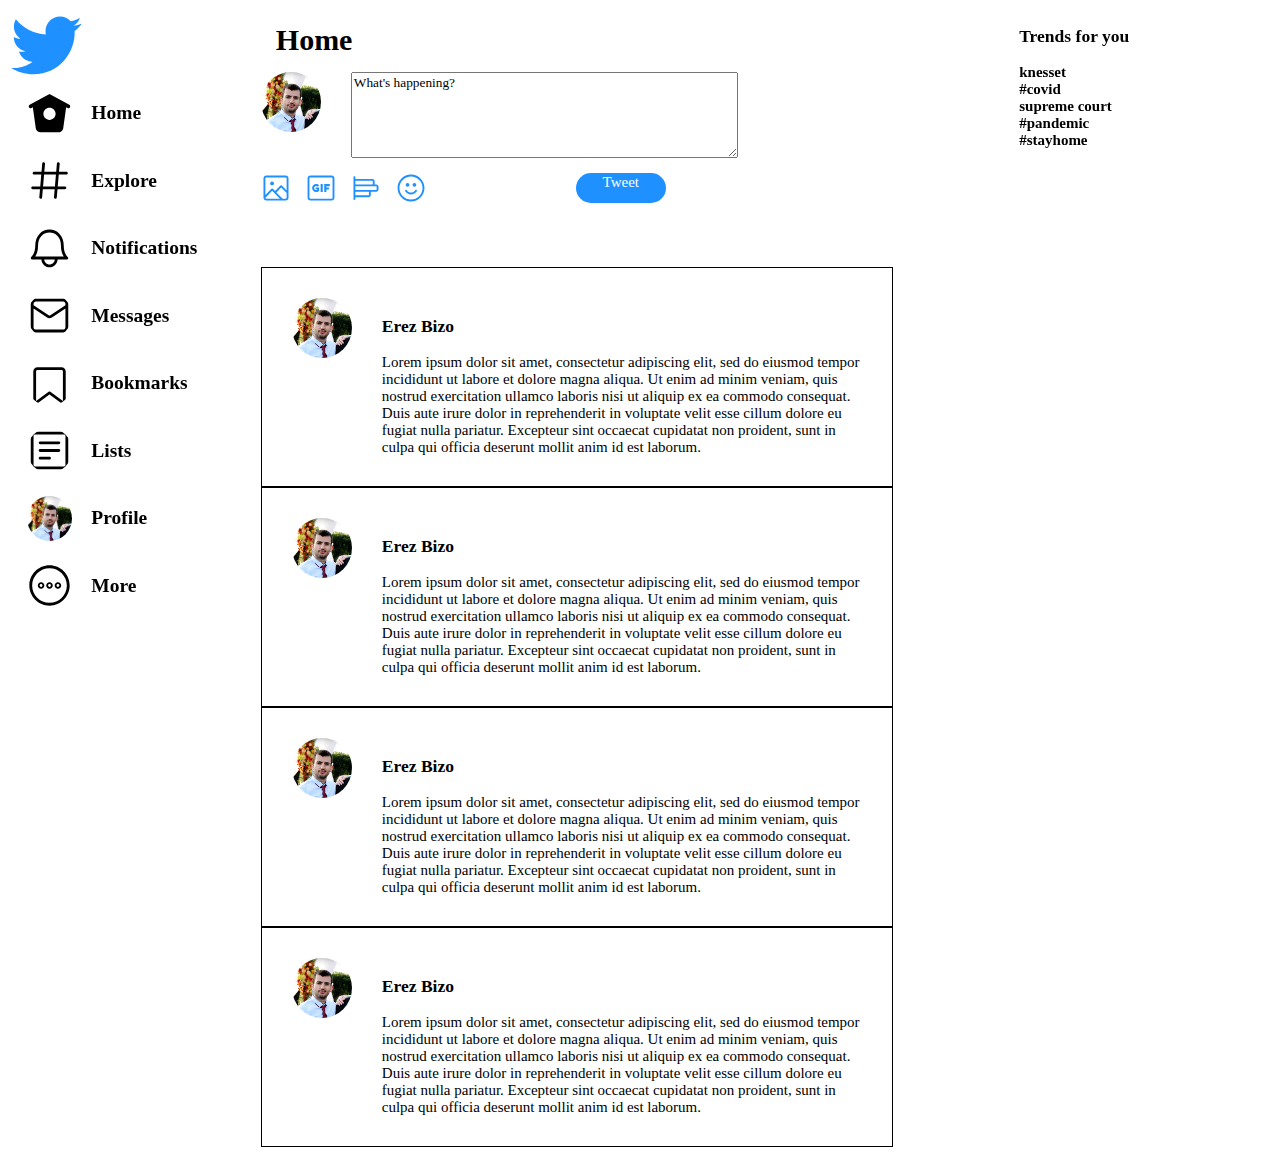
==== twitter/index.html @ af960eb9 "Finished profile" ====
<!DOCTYPE html>
<html lang="en">
<head>
    <meta charset="UTF-8">
    <title>Twitter</title>
    <meta name="viewport" content="width=device-width, initial-scale=1.0">
    <meta name="description" content="Twitter">
    <link rel="shortcut icon" type="image/x-icon" href="assets/twitter.ico">
    <link rel="stylesheet" href="stylesheet/style.css">
    <script src="js/main.js"></script>
</head>
<body>
    <div id="left-menu" class="side-menu">
        <img class="logo" src="assets/logo.svg" alt="twitter-logo">
        <div class="list">
            <div class="item" id="left-menu-home">
                <img class="icon" src="assets/home/side-menu/home-icon.svg" alt="Home">
                <span class="caption">Home</span>
            </div>
            <div class="item">
                <img class="icon" src="assets/home/side-menu/explore-icon.svg" alt="Explore">
                <span class="caption">Explore</span>
            </div>
            <div class="item">
                <img class="icon" src="assets/home/side-menu/notifications-icon.svg" alt="Notifications">
                <span class="caption">Notifications</span>
            </div>
            <div class="item">
                <img class="icon" src="assets/home/side-menu/messages-icon.svg" alt="Messages">
                <span class="caption">Messages</span>
            </div>
            <div class="item">
                <img class="icon" src="assets/home/side-menu/bookmarks-icon.svg" alt="Bookmarks">
                <span class="caption">Bookmarks</span>
            </div>
            <div class="item">
                <img class="icon" src="assets/home/side-menu/lists-icon.svg" alt="Lists">
                <span class="caption">Lists</span>
            </div>
            <div class="item" id="left-menu-profile">
                <img class="icon" src="assets/profile.jpg" alt="Profile">
                <span class="caption">Profile</span>
            </div>
            <div class="item">
                <img class="icon" src="assets/home/side-menu/more-icon.svg" alt="More">
                <span class="caption">More</span>
            </div>
        </div>
    </div>

    <div id="home">
        <h2 class="title">Home</h2>
        <div class="status-container">
            <div class="status">
                <img class="profile" src="assets/profile.jpg">
                <textarea rows="5" cols="50">What's happening?</textarea>
            </div>
            <div class="interaction">
                <div class="icon-wrapper">
                    <img class="icon" src="assets/home/interactions/picture.svg">
                </div>
                <div class="icon-wrapper">
                    <img class="icon" src="assets/home/interactions/gif.svg">
                </div>
                <div class="icon-wrapper">
                    <img class="icon" src="assets/home/interactions/poll.svg">
                </div>
                <div class="icon-wrapper">
                    <img class="icon" src="assets/home/interactions/emoji.svg">
                </div>
                <div class="tweet-button">
                    <span class="tweet-button-caption">Tweet</span>
                </div>
            </div>
        </div>
        <div class="feed">
            <div class="tweet">
                <img class="profile" src="assets/profile.jpg">
                <div class="body">
                    <h3 class="author">Erez Bizo</h3>
                    <span class="text">Lorem ipsum dolor sit amet, consectetur adipiscing elit, sed do eiusmod tempor incididunt ut labore et dolore magna aliqua. Ut enim ad minim veniam, quis nostrud exercitation ullamco laboris nisi ut aliquip ex ea commodo consequat. Duis aute irure dolor in reprehenderit in voluptate velit esse cillum dolore eu fugiat nulla pariatur. Excepteur sint occaecat cupidatat non proident, sunt in culpa qui officia deserunt mollit anim id est laborum.</span>
                </div>
            </div>
            <div class="tweet">
                <img class="profile" src="assets/profile.jpg">
                <div class="body">
                    <h3 class="author">Erez Bizo</h3>
                    <span class="text">Lorem ipsum dolor sit amet, consectetur adipiscing elit, sed do eiusmod tempor incididunt ut labore et dolore magna aliqua. Ut enim ad minim veniam, quis nostrud exercitation ullamco laboris nisi ut aliquip ex ea commodo consequat. Duis aute irure dolor in reprehenderit in voluptate velit esse cillum dolore eu fugiat nulla pariatur. Excepteur sint occaecat cupidatat non proident, sunt in culpa qui officia deserunt mollit anim id est laborum.</span>
                </div>
            </div>
            <div class="tweet">
                <img class="profile" src="assets/profile.jpg">
                <div class="body">
                    <h3 class="author">Erez Bizo</h3>
                    <span class="text">Lorem ipsum dolor sit amet, consectetur adipiscing elit, sed do eiusmod tempor incididunt ut labore et dolore magna aliqua. Ut enim ad minim veniam, quis nostrud exercitation ullamco laboris nisi ut aliquip ex ea commodo consequat. Duis aute irure dolor in reprehenderit in voluptate velit esse cillum dolore eu fugiat nulla pariatur. Excepteur sint occaecat cupidatat non proident, sunt in culpa qui officia deserunt mollit anim id est laborum.</span>
                </div>
            </div>
            <div class="tweet">
                <img class="profile" src="assets/profile.jpg">
                <div class="body">
                    <h3 class="author">Erez Bizo</h3>
                    <span class="text">Lorem ipsum dolor sit amet, consectetur adipiscing elit, sed do eiusmod tempor incididunt ut labore et dolore magna aliqua. Ut enim ad minim veniam, quis nostrud exercitation ullamco laboris nisi ut aliquip ex ea commodo consequat. Duis aute irure dolor in reprehenderit in voluptate velit esse cillum dolore eu fugiat nulla pariatur. Excepteur sint occaecat cupidatat non proident, sunt in culpa qui officia deserunt mollit anim id est laborum.</span>
                </div>
            </div>
        </div>
    </div>

    <div id="profile">
        <h2 class="title">Profile</h2>
        <div class="info">
            <div class="info-top">
                <img class="cover" src="">
            </div>
            <div class="info-profile">
                <img class="profile" src="">
                <div class="edit-profile">
                    <span class="tweet-button-caption">Edit Profile</span>
                </div>
            </div>
            <div class="info-bottom">
                <div class="bio">
                    <span class="name"></span>
                    <span class="tag"></span>
                    <div class="joined">
                        <img class="calendar" src="assets/profile/calendar.svg">
                        <span class="joined-start">Joined</span>
                        <span class="joined-date"></span>
                    </div>
                    <div class="follow">
                        <div class="unit" id="following">
                            <span class="count"></span>
                            <span class="caption">Following</span>
                        </div>
                        <div class="unit" id="followers">
                            <span class="count"></span>
                            <span class="caption">Followers</span>
                        </div>
                    </div>
                </div>
            </div>
        </div>
        <div class="tabs">
            <div class="tab">
                <span>Tweets</span>
            </div>
            <div class="tab">
                <span>Tweets & replies</span>
            </div>
            <div class="tab">
                <span>Media</span>
            </div>
            <div class="tab">
                <span>Likes</span>
            </div>
        </div>
        <div class="feed">
            <template class="tweet-template">
                <div class="tweet">
                    <img class="profile" src="assets/profile.jpg">
                    <div class="body">
                        <h3 class="author">Erez Bizo</h3>
                        <span class="text">Lorem ipsum dolor sit amet, consectetur adipiscing elit, sed do eiusmod tempor incididunt ut labore et dolore magna aliqua. Ut enim ad minim veniam, quis nostrud exercitation ullamco laboris nisi ut aliquip ex ea commodo consequat. Duis aute irure dolor in reprehenderit in voluptate velit esse cillum dolore eu fugiat nulla pariatur. Excepteur sint occaecat cupidatat non proident, sunt in culpa qui officia deserunt mollit anim id est laborum.</span>
                    </div>
                </div>
            </template>
        </div>
    </div>

    <div id="right-menu" class="side-menu">
        <div class="trends">
            <h3>Trends for you</h3>
            <div class="trend">knesset</div>
            <div class="trend">#covid</div>
            <div class="trend">supreme court</div>
            <div class="trend">#pandemic</div>
            <div class="trend">#stayhome</div>
        </div>
    </div>
</body>
</html>
---- twitter/stylesheet/style.css ----
body {
  font-family: Calibri;
  font-size: 15px;
  display: flex;
  justify-content: space-between;
}
@media only screen and (min-width: 375px) and (max-width: 811px) and (-webkit-min-device-pixel-ratio: 3) {
  body {
    font-size: 5px;
  }
}
body .side-menu {
  align-self: flex-start;
  position: sticky;
  top: 0;
}
body #left-menu {
  width: 10%;
}
body #left-menu .list {
  display: flex;
  flex-direction: column;
}
body #left-menu .logo {
  width: 5em;
  height: 5em;
}
body #left-menu .item {
  display: flex;
  align-items: center;
  border: 0;
  width: 14em;
  padding: 0.25em;
  margin-bottom: 1em;
}
body #left-menu .item:hover {
  border-radius: 1em;
  background-color: #beeaff;
}
body #left-menu .item .icon {
  width: 3em;
  height: 3em;
  border-radius: 50%;
  margin-left: 1em;
}
body #left-menu .item .caption {
  font-size: 1.3em;
  float: right;
  font-weight: bold;
  vertical-align: middle;
  padding-left: 1em;
}
body .profile {
  width: 4em;
  height: 4em;
  border-radius: 50%;
  margin-right: 2em;
}
body .tweet-button-caption {
  font-family: inherit;
  color: white;
  vertical-align: middle;
}
body .title {
  font-weight: bold;
  font-size: 2em;
  margin: 0.5em;
}
body #home {
  display: flex;
  flex-direction: column;
  width: 50%;
}
body #home .title {
  font-weight: bold;
}
body #home .status-container {
  margin-bottom: 4em;
}
body #home .status-container .status {
  display: flex;
  vertical-align: middle;
}
body #home .status-container .status textarea {
  font-family: inherit;
}
body #home .status-container .interaction {
  display: flex;
  margin-top: 1em;
}
body #home .status-container .interaction .icon {
  width: 2em;
  height: 2em;
  margin-right: 1em;
}
body #home .status-container .interaction .tweet-button {
  margin-left: 9em;
  border-radius: 1em;
  background-color: dodgerblue;
  width: 6em;
  height: 2em;
  text-align: center;
}
body #home .feed {
  display: flex;
  flex-direction: column;
}
body #home .feed .tweet {
  display: flex;
  border: 1px solid;
  padding: 2em;
}
body #profile {
  display: none;
  flex-direction: column;
  width: 50%;
}
body #profile .info {
  display: flex;
  flex-direction: column;
}
body #profile .info .info-top .cover {
  width: 100%;
  height: 100%;
}
body #profile .info .info-profile {
  display: flex;
  justify-content: space-between;
  margin: 0;
  height: 7em;
}
body #profile .info .info-profile .profile {
  width: 12em;
  height: 12em;
  border-radius: 50%;
  border: 0.5em solid white;
  position: relative;
  margin-left: 2em;
  top: -6em;
}
body #profile .info .info-profile .edit-profile {
  border-radius: 1em;
  font-size: 2em;
  font-weight: bold;
  background-color: dodgerblue;
  width: 5.2em;
  height: 1.7em;
  text-align: center;
  margin-top: 0.2em;
  margin-right: 0.2em;
}
body #profile .info .info-bottom {
  display: flex;
  flex-direction: column;
}
body #profile .info .info-bottom .bio {
  display: flex;
  flex-direction: column;
  font-size: 1.2em;
}
body #profile .info .info-bottom .bio .name {
  font-weight: bold;
  font-size: 1.5em;
}
body #profile .info .info-bottom .bio .joined {
  display: flex;
}
body #profile .info .info-bottom .bio .joined .calendar {
  width: 1em;
  height: 1em;
}
body #profile .info .info-bottom .bio .joined .joined-start {
  margin-right: 0.3em;
}
body #profile .info .info-bottom .bio .follow {
  display: flex;
}
body #profile .info .info-bottom .bio .follow .unit {
  margin-right: 1em;
}
body #profile .info .info-bottom .bio .follow .unit .count {
  font-weight: bold;
}
body #profile .tabs {
  margin-top: 2em;
  display: flex;
  justify-content: space-between;
}
body #profile .tabs .tab {
  font-size: 2em;
  float: right;
  font-weight: bold;
  vertical-align: middle;
}
body #profile .feed {
  display: flex;
  flex-direction: column;
}
body #profile .feed .tweet {
  display: flex;
  border: 1px solid;
  padding: 2em;
}
body #right-menu {
  display: flex;
  flex-direction: column;
  width: 20%;
}
body #right-menu .trends {
  display: flex;
  flex-direction: column;
}
body #right-menu .trends .trend {
  font-weight: bold;
}

/*# sourceMappingURL=style.css.map */
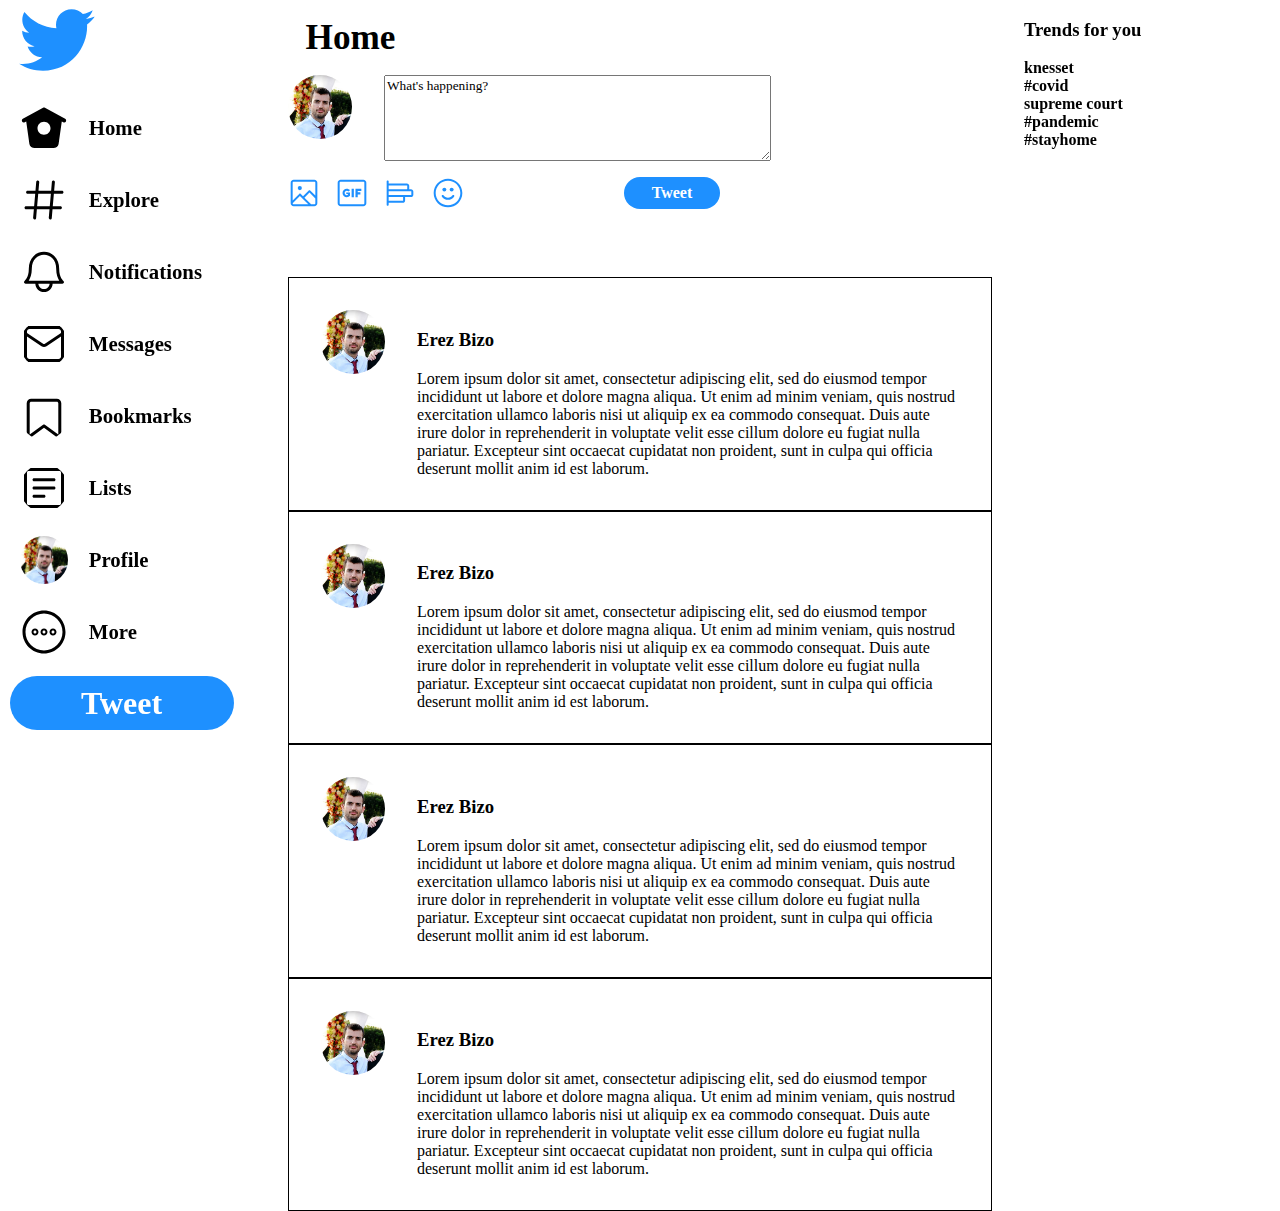
==== commit d2ced8a3: "Finish Week 2 Assignment" ====
--- a/twitter/index.html
+++ b/twitter/index.html
@@ -45,10 +45,13 @@
                 <img class="icon" src="assets/home/side-menu/more-icon.svg" alt="More">
                 <span class="caption">More</span>
             </div>
-        </div>
-    </div>
-
-    <div id="home">
+            <div class="tweet big-button">
+                <span class="caption">Tweet</span>
+            </div>
+        </div>
+    </div>
+
+    <div id="home" class="main">
         <h2 class="title">Home</h2>
         <div class="status-container">
             <div class="status">
@@ -68,8 +71,8 @@
                 <div class="icon-wrapper">
                     <img class="icon" src="assets/home/interactions/emoji.svg">
                 </div>
-                <div class="tweet-button">
-                    <span class="tweet-button-caption">Tweet</span>
+                <div class="small-button tweet">
+                    <span class="caption">Tweet</span>
                 </div>
             </div>
         </div>
@@ -105,16 +108,16 @@
         </div>
     </div>
 
-    <div id="profile">
+    <div id="profile" class="main">
         <h2 class="title">Profile</h2>
         <div class="info">
-            <div class="info-top">
+            <div class="info-cover">
                 <img class="cover" src="">
             </div>
             <div class="info-profile">
                 <img class="profile" src="">
-                <div class="edit-profile">
-                    <span class="tweet-button-caption">Edit Profile</span>
+                <div id="start-edit-profile" class="edit-profile big-button">
+                    <span class="caption">Edit Profile</span>
                 </div>
             </div>
             <div class="info-bottom">
@@ -176,5 +179,35 @@
             <div class="trend">#stayhome</div>
         </div>
     </div>
+
+    <div id="edit-profile-overlay" class="overlay-background">
+        <div id="edit-profile" class="overlay-window">
+            <div class="header">
+                <div id="close-edit-profile" class="icon-wrapper header-item">
+                    <img class="icon" src="assets/profile/close.svg">
+                </div>
+                <h2 class="title header-item">Edit Profile</h2>
+                <div id="save-edit-profile" class="small-button save header-item">
+                    <span class="caption">Save</span>
+                </div>
+            </div>
+            <div class="info">
+                <div class="info-cover"></div>
+                <div class="info-profile"></div>
+            </div>
+            <div class="form">
+                <div id="edit-profile-item-name" class="form-item">
+                    <span class="caption">Name</span>
+                    <textarea class="textarea" maxlength="50"></textarea>
+                    <span class="counter"></span>
+                </div>
+                <div id="edit-profile-item-tag" class="form-item">
+                    <span class="caption">Tag</span>
+                    <textarea class="textarea" maxlength="50"></textarea>
+                    <span class="counter"></span>
+                </div>
+            </div>
+        </div>
+    </div>
 </body>
 </html>--- a/twitter/stylesheet/style.css
+++ b/twitter/stylesheet/style.css
@@ -1,8 +1,9 @@
 body {
   font-family: Calibri;
-  font-size: 15px;
-  display: flex;
-  justify-content: space-between;
+  font-size: 16px;
+  display: flex;
+  justify-content: space-between;
+  margin: 0;
 }
 @media only screen and (min-width: 375px) and (max-width: 811px) and (-webkit-min-device-pixel-ratio: 3) {
   body {
@@ -14,8 +15,39 @@
   position: sticky;
   top: 0;
 }
+body .big-button {
+  display: flex;
+  justify-content: center;
+  border-radius: 1em;
+  background-color: dodgerblue;
+  width: 5.2em;
+  height: 1.7em;
+  font-size: 2em;
+  font-weight: bold;
+}
+body .big-button .caption {
+  font-family: inherit;
+  line-height: 1;
+  color: white;
+  height: 1em;
+  align-self: center;
+}
+body .small-button {
+  display: flex;
+  justify-content: center;
+  border-radius: 1em;
+  background-color: dodgerblue;
+  width: 6em;
+  height: 2em;
+}
+body .small-button .caption {
+  font-family: inherit;
+  color: white;
+  font-weight: bold;
+  align-self: center;
+}
 body #left-menu {
-  width: 10%;
+  width: 20%;
 }
 body #left-menu .list {
   display: flex;
@@ -24,6 +56,8 @@
 body #left-menu .logo {
   width: 5em;
   height: 5em;
+  margin-left: 1em;
+  margin-bottom: 1em;
 }
 body #left-menu .item {
   display: flex;
@@ -50,29 +84,27 @@
   vertical-align: middle;
   padding-left: 1em;
 }
+body #left-menu .tweet {
+  margin-left: 0.3em;
+  width: 7em;
+}
 body .profile {
   width: 4em;
   height: 4em;
   border-radius: 50%;
   margin-right: 2em;
 }
-body .tweet-button-caption {
-  font-family: inherit;
-  color: white;
-  vertical-align: middle;
-}
-body .title {
-  font-weight: bold;
-  font-size: 2em;
+body .main {
+  flex-direction: column;
+  width: 55%;
+}
+body .main .title {
+  font-weight: bold;
+  font-size: 2.2em;
   margin: 0.5em;
 }
 body #home {
   display: flex;
-  flex-direction: column;
-  width: 50%;
-}
-body #home .title {
-  font-weight: bold;
 }
 body #home .status-container {
   margin-bottom: 4em;
@@ -93,13 +125,8 @@
   height: 2em;
   margin-right: 1em;
 }
-body #home .status-container .interaction .tweet-button {
+body #home .status-container .interaction .tweet {
   margin-left: 9em;
-  border-radius: 1em;
-  background-color: dodgerblue;
-  width: 6em;
-  height: 2em;
-  text-align: center;
 }
 body #home .feed {
   display: flex;
@@ -112,14 +139,12 @@
 }
 body #profile {
   display: none;
-  flex-direction: column;
-  width: 50%;
 }
 body #profile .info {
   display: flex;
   flex-direction: column;
 }
-body #profile .info .info-top .cover {
+body #profile .info .info-cover .cover {
   width: 100%;
   height: 100%;
 }
@@ -139,13 +164,6 @@
   top: -6em;
 }
 body #profile .info .info-profile .edit-profile {
-  border-radius: 1em;
-  font-size: 2em;
-  font-weight: bold;
-  background-color: dodgerblue;
-  width: 5.2em;
-  height: 1.7em;
-  text-align: center;
   margin-top: 0.2em;
   margin-right: 0.2em;
 }
@@ -213,5 +231,47 @@
 body #right-menu .trends .trend {
   font-weight: bold;
 }
+body .overlay-background {
+  position: fixed;
+  z-index: 1;
+  width: 100%;
+  height: 100%;
+  background-color: rgba(0, 0, 0, 0.75);
+  display: none;
+}
+body .overlay-background .overlay-window {
+  position: absolute;
+  left: 30%;
+  top: 20%;
+  background-color: white;
+  width: 40%;
+  height: 60%;
+  border-radius: 1em;
+}
+body #edit-profile .header {
+  display: flex;
+  justify-content: space-between;
+}
+body #edit-profile .header .header-item {
+  margin: 0.5em;
+}
+body #edit-profile .header .icon {
+  width: 2em;
+  height: 2em;
+  margin-right: 1em;
+}
+body #edit-profile .form {
+  display: flex;
+  flex-direction: column;
+}
+body #edit-profile .form .form-item {
+  display: flex;
+  flex-direction: column;
+  padding-left: 1em;
+  padding-right: 1em;
+}
+body #edit-profile .form .form-item .counter {
+  align-self: flex-end;
+}
 
 /*# sourceMappingURL=style.css.map */
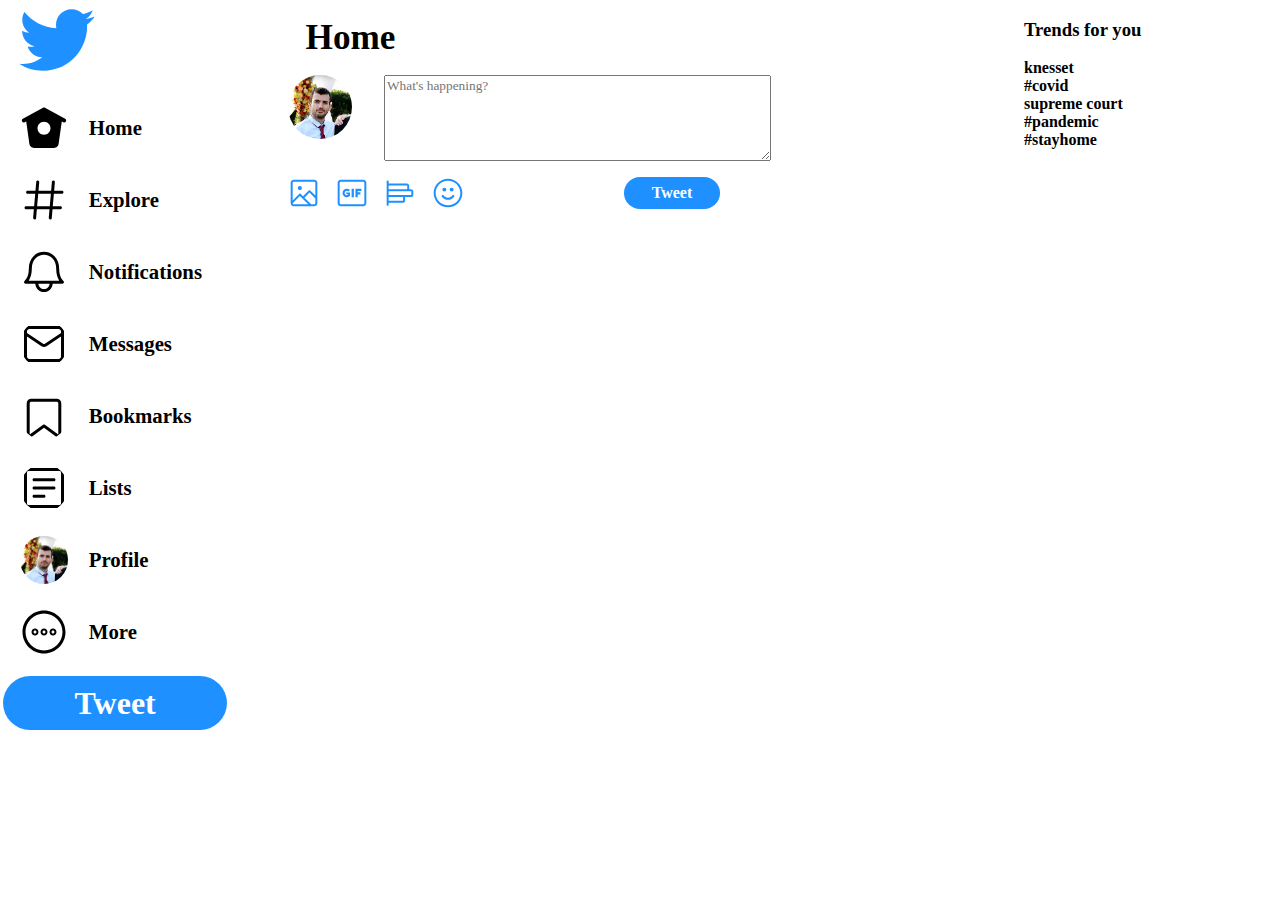
==== commit e88902e4: "Assignment 1 of Tuesday" ====
--- a/twitter/index.html
+++ b/twitter/index.html
@@ -7,6 +7,7 @@
     <meta name="description" content="Twitter">
     <link rel="shortcut icon" type="image/x-icon" href="assets/twitter.ico">
     <link rel="stylesheet" href="stylesheet/style.css">
+    <script src="js/TweetAPI.js"></script>
     <script src="js/main.js"></script>
 </head>
 <body>
@@ -51,12 +52,39 @@
         </div>
     </div>
 
+    <template class="tweet-template">
+        <div class="tweet" data-id="0">
+            <div class="tweet-body">
+                <img class="profile" src="assets/profile.jpg">
+                <div class="body">
+                    <h3 class="author">Erez Bizo</h3>
+                    <span class="text">Lorem ipsum dolor sit amet, consectetur adipiscing elit, sed do eiusmod tempor incididunt ut labore et dolore magna aliqua. Ut enim ad minim veniam, quis nostrud exercitation ullamco laboris nisi ut aliquip ex ea commodo consequat. Duis aute irure dolor in reprehenderit in voluptate velit esse cillum dolore eu fugiat nulla pariatur. Excepteur sint occaecat cupidatat non proident, sunt in culpa qui officia deserunt mollit anim id est laborum.</span>
+                </div>
+            </div>
+            <div class="interaction">
+                <div class="comment-tweet-icon icon-wrapper">
+                    <img class="icon" src="assets/home/interactions/picture.svg">
+                </div>
+                <div class="share-tweet-icon icon-wrapper">
+                    <img class="icon" src="assets/home/interactions/gif.svg">
+                </div>
+                <div class="like-tweet-icon icon-wrapper">
+                    <img class="icon" src="assets/home/interactions/poll.svg">
+                </div>
+                <div class="send-tweet-icon icon-wrapper">
+                    <img class="icon" src="assets/home/interactions/emoji.svg">
+                </div>
+            </div>
+        </div>
+    </template>
+
+
     <div id="home" class="main">
         <h2 class="title">Home</h2>
         <div class="status-container">
             <div class="status">
                 <img class="profile" src="assets/profile.jpg">
-                <textarea rows="5" cols="50">What's happening?</textarea>
+                <textarea rows="5" cols="50" placeholder="What's happening?"></textarea>
             </div>
             <div class="interaction">
                 <div class="icon-wrapper">
@@ -71,40 +99,12 @@
                 <div class="icon-wrapper">
                     <img class="icon" src="assets/home/interactions/emoji.svg">
                 </div>
-                <div class="small-button tweet">
+                <div id="add-tweet" class="small-button tweet">
                     <span class="caption">Tweet</span>
                 </div>
             </div>
         </div>
         <div class="feed">
-            <div class="tweet">
-                <img class="profile" src="assets/profile.jpg">
-                <div class="body">
-                    <h3 class="author">Erez Bizo</h3>
-                    <span class="text">Lorem ipsum dolor sit amet, consectetur adipiscing elit, sed do eiusmod tempor incididunt ut labore et dolore magna aliqua. Ut enim ad minim veniam, quis nostrud exercitation ullamco laboris nisi ut aliquip ex ea commodo consequat. Duis aute irure dolor in reprehenderit in voluptate velit esse cillum dolore eu fugiat nulla pariatur. Excepteur sint occaecat cupidatat non proident, sunt in culpa qui officia deserunt mollit anim id est laborum.</span>
-                </div>
-            </div>
-            <div class="tweet">
-                <img class="profile" src="assets/profile.jpg">
-                <div class="body">
-                    <h3 class="author">Erez Bizo</h3>
-                    <span class="text">Lorem ipsum dolor sit amet, consectetur adipiscing elit, sed do eiusmod tempor incididunt ut labore et dolore magna aliqua. Ut enim ad minim veniam, quis nostrud exercitation ullamco laboris nisi ut aliquip ex ea commodo consequat. Duis aute irure dolor in reprehenderit in voluptate velit esse cillum dolore eu fugiat nulla pariatur. Excepteur sint occaecat cupidatat non proident, sunt in culpa qui officia deserunt mollit anim id est laborum.</span>
-                </div>
-            </div>
-            <div class="tweet">
-                <img class="profile" src="assets/profile.jpg">
-                <div class="body">
-                    <h3 class="author">Erez Bizo</h3>
-                    <span class="text">Lorem ipsum dolor sit amet, consectetur adipiscing elit, sed do eiusmod tempor incididunt ut labore et dolore magna aliqua. Ut enim ad minim veniam, quis nostrud exercitation ullamco laboris nisi ut aliquip ex ea commodo consequat. Duis aute irure dolor in reprehenderit in voluptate velit esse cillum dolore eu fugiat nulla pariatur. Excepteur sint occaecat cupidatat non proident, sunt in culpa qui officia deserunt mollit anim id est laborum.</span>
-                </div>
-            </div>
-            <div class="tweet">
-                <img class="profile" src="assets/profile.jpg">
-                <div class="body">
-                    <h3 class="author">Erez Bizo</h3>
-                    <span class="text">Lorem ipsum dolor sit amet, consectetur adipiscing elit, sed do eiusmod tempor incididunt ut labore et dolore magna aliqua. Ut enim ad minim veniam, quis nostrud exercitation ullamco laboris nisi ut aliquip ex ea commodo consequat. Duis aute irure dolor in reprehenderit in voluptate velit esse cillum dolore eu fugiat nulla pariatur. Excepteur sint occaecat cupidatat non proident, sunt in culpa qui officia deserunt mollit anim id est laborum.</span>
-                </div>
-            </div>
         </div>
     </div>
 
@@ -157,15 +157,6 @@
             </div>
         </div>
         <div class="feed">
-            <template class="tweet-template">
-                <div class="tweet">
-                    <img class="profile" src="assets/profile.jpg">
-                    <div class="body">
-                        <h3 class="author">Erez Bizo</h3>
-                        <span class="text">Lorem ipsum dolor sit amet, consectetur adipiscing elit, sed do eiusmod tempor incididunt ut labore et dolore magna aliqua. Ut enim ad minim veniam, quis nostrud exercitation ullamco laboris nisi ut aliquip ex ea commodo consequat. Duis aute irure dolor in reprehenderit in voluptate velit esse cillum dolore eu fugiat nulla pariatur. Excepteur sint occaecat cupidatat non proident, sunt in culpa qui officia deserunt mollit anim id est laborum.</span>
-                    </div>
-                </div>
-            </template>
         </div>
     </div>
 
--- a/twitter/stylesheet/style.css
+++ b/twitter/stylesheet/style.css
@@ -85,7 +85,7 @@
   padding-left: 1em;
 }
 body #left-menu .tweet {
-  margin-left: 0.3em;
+  margin-left: 0.1em;
   width: 7em;
 }
 body .profile {
@@ -103,6 +103,31 @@
   font-size: 2.2em;
   margin: 0.5em;
 }
+body .feed {
+  display: flex;
+  flex-direction: column;
+}
+body .feed .tweet {
+  display: flex;
+  flex-direction: column;
+  border: 1px solid;
+  padding: 2em;
+}
+body .feed .tweet .tweet-body {
+  display: flex;
+}
+body .feed .tweet .interaction {
+  display: flex;
+  justify-content: space-between;
+  margin-top: 1em;
+  padding-left: 6em;
+  padding-right: 6em;
+}
+body .feed .tweet .interaction .icon {
+  width: 2em;
+  height: 2em;
+  margin-right: 1em;
+}
 body #home {
   display: flex;
 }
@@ -127,15 +152,6 @@
 }
 body #home .status-container .interaction .tweet {
   margin-left: 9em;
-}
-body #home .feed {
-  display: flex;
-  flex-direction: column;
-}
-body #home .feed .tweet {
-  display: flex;
-  border: 1px solid;
-  padding: 2em;
 }
 body #profile {
   display: none;
@@ -210,15 +226,6 @@
   font-weight: bold;
   vertical-align: middle;
 }
-body #profile .feed {
-  display: flex;
-  flex-direction: column;
-}
-body #profile .feed .tweet {
-  display: flex;
-  border: 1px solid;
-  padding: 2em;
-}
 body #right-menu {
   display: flex;
   flex-direction: column;
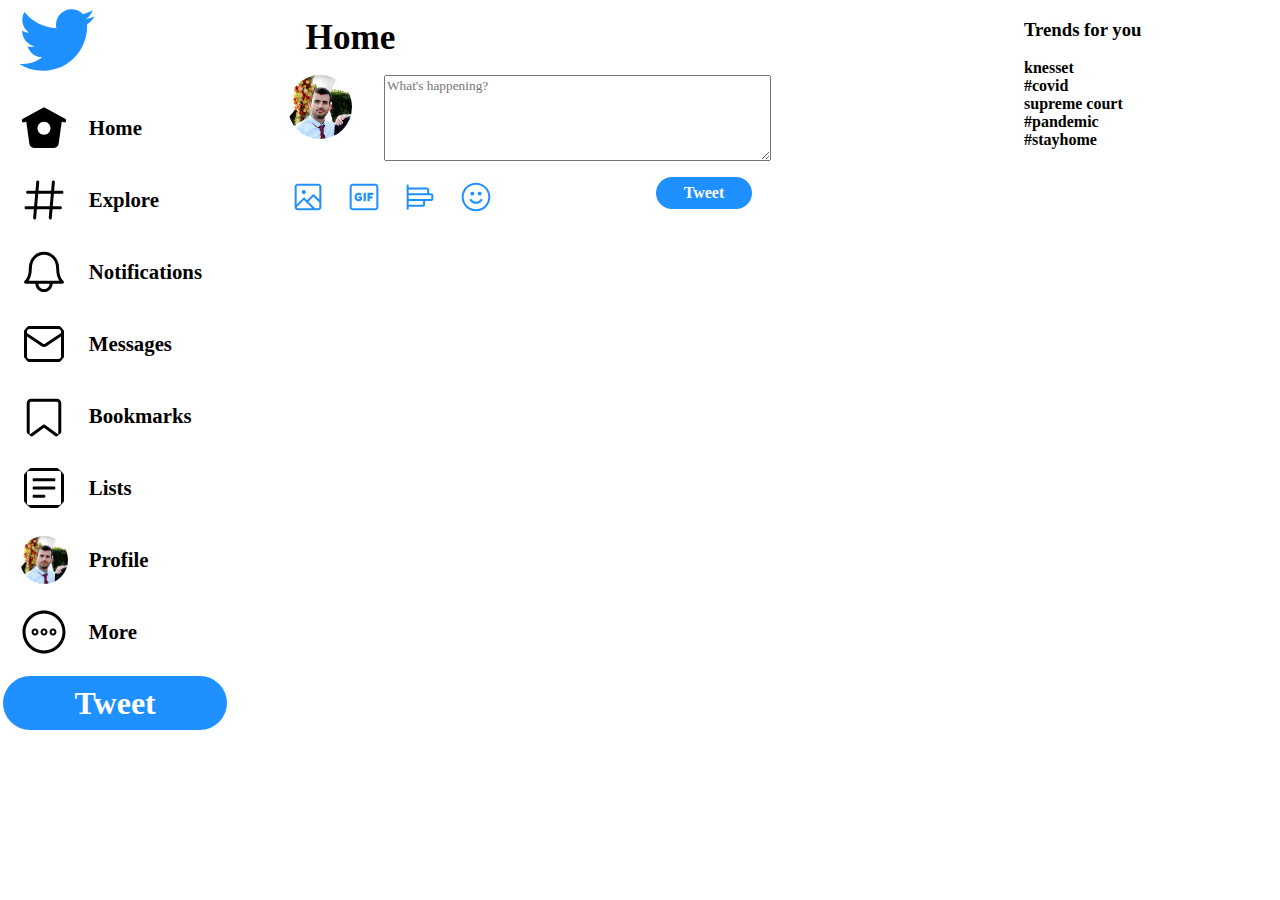
==== commit 621cd6ff: "Finished 1st assignment of Tuesday" ====
--- a/twitter/index.html
+++ b/twitter/index.html
@@ -63,16 +63,33 @@
             </div>
             <div class="interaction">
                 <div class="comment-tweet-icon icon-wrapper">
-                    <img class="icon" src="assets/home/interactions/picture.svg">
+                    <svg viewBox="0 0 24 24" xmlns="http://www.w3.org/2000/svg" class="icon">
+                        <g>
+                            <path d="M14.046 2.242l-4.148-.01h-.002c-4.374 0-7.8 3.427-7.8 7.802 0 4.098 3.186 7.206 7.465 7.37v3.828c0 .108.044.286.12.403.142.225.384.347.632.347.138 0 .277-.038.402-.118.264-.168 6.473-4.14 8.088-5.506 1.902-1.61 3.04-3.97 3.043-6.312v-.017c-.006-4.367-3.43-7.787-7.8-7.788zm3.787 12.972c-1.134.96-4.862 3.405-6.772 4.643V16.67c0-.414-.335-.75-.75-.75h-.396c-3.66 0-6.318-2.476-6.318-5.886 0-3.534 2.768-6.302 6.3-6.302l4.147.01h.002c3.532 0 6.3 2.766 6.302 6.296-.003 1.91-.942 3.844-2.514 5.176z"></path>
+                        </g>
+                    </svg>
                 </div>
                 <div class="share-tweet-icon icon-wrapper">
-                    <img class="icon" src="assets/home/interactions/gif.svg">
+                    <svg viewBox="0 0 24 24" xmlns="http://www.w3.org/2000/svg" class="icon">
+                        <g>
+                            <path d="M23.77 15.67c-.292-.293-.767-.293-1.06 0l-2.22 2.22V7.65c0-2.068-1.683-3.75-3.75-3.75h-5.85c-.414 0-.75.336-.75.75s.336.75.75.75h5.85c1.24 0 2.25 1.01 2.25 2.25v10.24l-2.22-2.22c-.293-.293-.768-.293-1.06 0s-.294.768 0 1.06l3.5 3.5c.145.147.337.22.53.22s.383-.072.53-.22l3.5-3.5c.294-.292.294-.767 0-1.06zm-10.66 3.28H7.26c-1.24 0-2.25-1.01-2.25-2.25V6.46l2.22 2.22c.148.147.34.22.532.22s.384-.073.53-.22c.293-.293.293-.768 0-1.06l-3.5-3.5c-.293-.294-.768-.294-1.06 0l-3.5 3.5c-.294.292-.294.767 0 1.06s.767.293 1.06 0l2.22-2.22V16.7c0 2.068 1.683 3.75 3.75 3.75h5.85c.414 0 .75-.336.75-.75s-.337-.75-.75-.75z"></path>
+                        </g>
+                    </svg>
                 </div>
                 <div class="like-tweet-icon icon-wrapper">
-                    <img class="icon" src="assets/home/interactions/poll.svg">
+                    <svg viewBox="0 0 24 24" xmlns="http://www.w3.org/2000/svg" class="icon">
+                        <g>
+                            <path d="M12 21.638h-.014C9.403 21.59 1.95 14.856 1.95 8.478c0-3.064 2.525-5.754 5.403-5.754 2.29 0 3.83 1.58 4.646 2.73.814-1.148 2.354-2.73 4.645-2.73 2.88 0 5.404 2.69 5.404 5.755 0 6.376-7.454 13.11-10.037 13.157H12zM7.354 4.225c-2.08 0-3.903 1.988-3.903 4.255 0 5.74 7.034 11.596 8.55 11.658 1.518-.062 8.55-5.917 8.55-11.658 0-2.267-1.823-4.255-3.903-4.255-2.528 0-3.94 2.936-3.952 2.965-.23.562-1.156.562-1.387 0-.014-.03-1.425-2.965-3.954-2.965z"></path>
+                        </g>
+                    </svg>
                 </div>
                 <div class="send-tweet-icon icon-wrapper">
-                    <img class="icon" src="assets/home/interactions/emoji.svg">
+                    <svg viewBox="0 0 24 24" xmlns="http://www.w3.org/2000/svg" class="icon">
+                        <g>
+                            <path d="M17.53 7.47l-5-5c-.293-.293-.768-.293-1.06 0l-5 5c-.294.293-.294.768 0 1.06s.767.294 1.06 0l3.72-3.72V15c0 .414.336.75.75.75s.75-.336.75-.75V4.81l3.72 3.72c.146.147.338.22.53.22s.384-.072.53-.22c.293-.293.293-.767 0-1.06z"></path>
+                            <path d="M19.708 21.944H4.292C3.028 21.944 2 20.916 2 19.652V14c0-.414.336-.75.75-.75s.75.336.75.75v5.652c0 .437.355.792.792.792h15.416c.437 0 .792-.355.792-.792V14c0-.414.336-.75.75-.75s.75.336.75.75v5.652c0 1.264-1.028 2.292-2.292 2.292z"></path>
+                        </g>
+                    </svg>
                 </div>
             </div>
         </div>
--- a/twitter/stylesheet/style.css
+++ b/twitter/stylesheet/style.css
@@ -126,7 +126,17 @@
 body .feed .tweet .interaction .icon {
   width: 2em;
   height: 2em;
-  margin-right: 1em;
+}
+body .icon-wrapper {
+  display: flex;
+  justify-content: center;
+  align-items: center;
+  width: 2.5em;
+  height: 2.5em;
+}
+body .icon-wrapper:hover {
+  border-radius: 1em;
+  background-color: #beeaff;
 }
 body #home {
   display: flex;
@@ -145,10 +155,12 @@
   display: flex;
   margin-top: 1em;
 }
-body #home .status-container .interaction .icon {
+body #home .status-container .interaction .icon-wrapper {
+  margin-right: 1em;
+}
+body #home .status-container .interaction .icon-wrapper .icon {
   width: 2em;
   height: 2em;
-  margin-right: 1em;
 }
 body #home .status-container .interaction .tweet {
   margin-left: 9em;
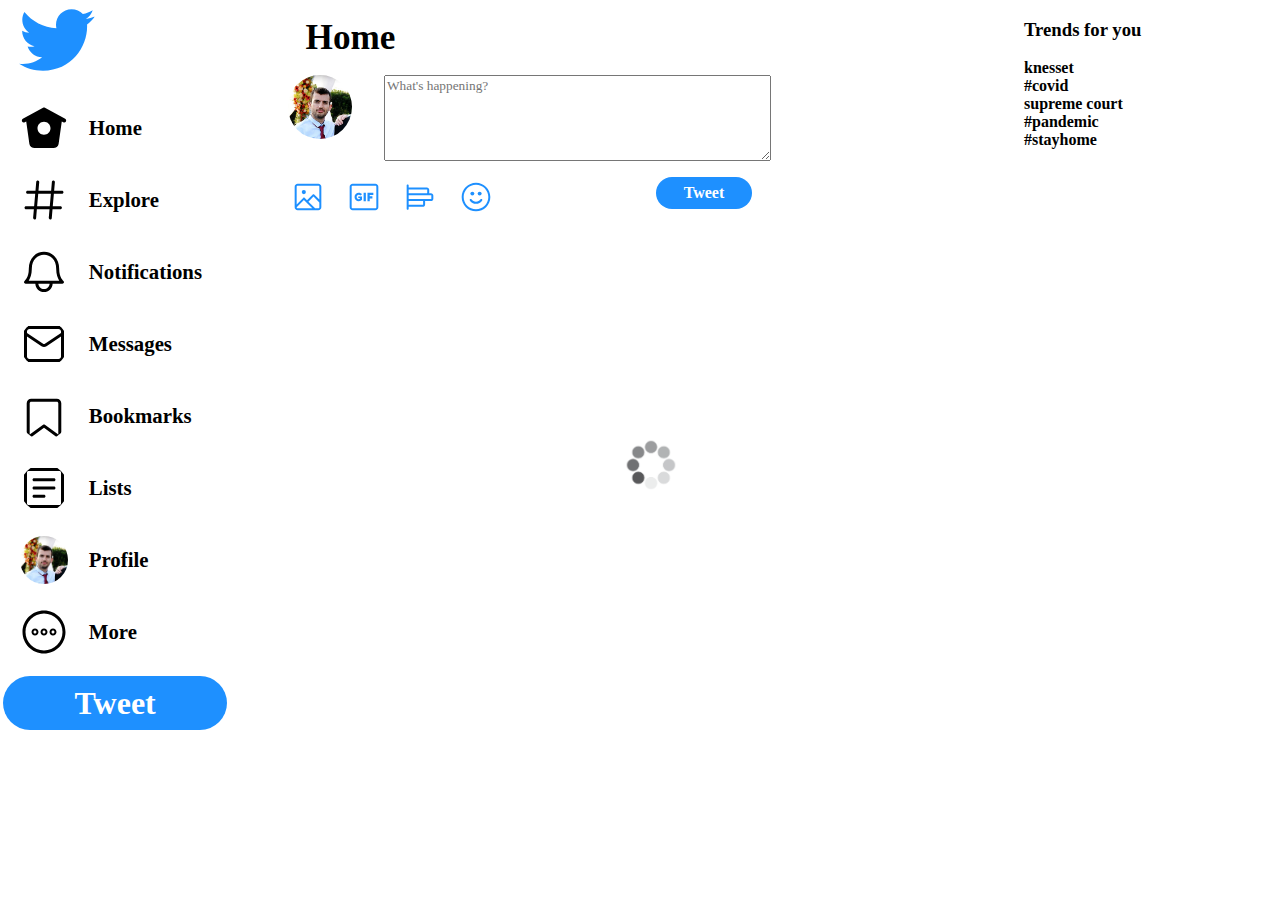
==== commit fa3c33c2: "Loading added" ====
--- a/twitter/index.html
+++ b/twitter/index.html
@@ -217,5 +217,9 @@
             </div>
         </div>
     </div>
+
+    <div id="loading">
+        <img src="assets/loading.gif">
+     </div>
 </body>
 </html>--- a/twitter/stylesheet/style.css
+++ b/twitter/stylesheet/style.css
@@ -292,5 +292,19 @@
 body #edit-profile .form .form-item .counter {
   align-self: flex-end;
 }
+body #loading {
+  position: fixed;
+  z-index: 1;
+  width: 100%;
+  height: 100%;
+  display: none;
+}
+body #loading img {
+  position: absolute;
+  left: 49%;
+  top: 49%;
+  width: 3em;
+  height: 3em;
+}
 
 /*# sourceMappingURL=style.css.map */
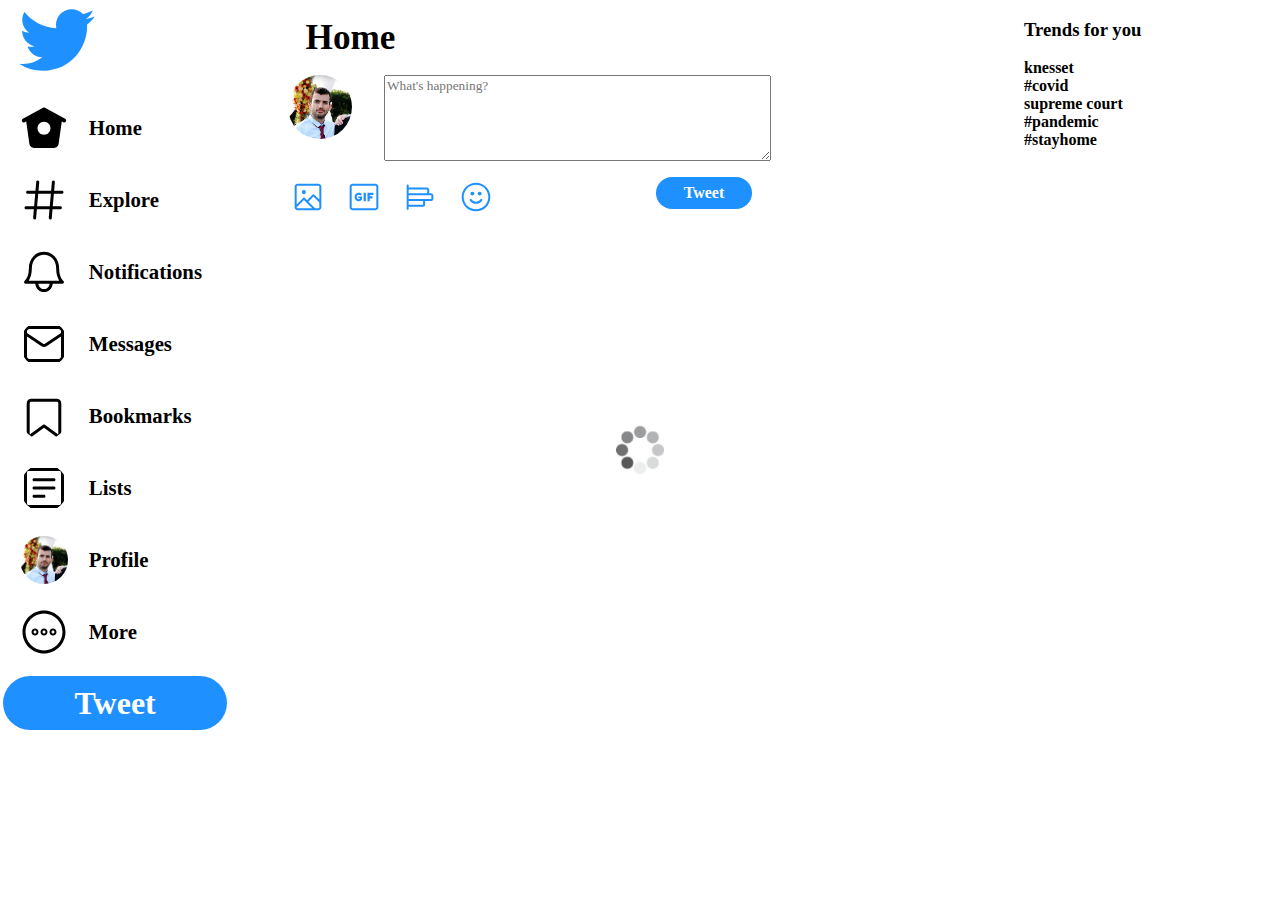
==== commit fb7a321a: "Delete function" ====
--- a/twitter/index.html
+++ b/twitter/index.html
@@ -7,6 +7,7 @@
     <meta name="description" content="Twitter">
     <link rel="shortcut icon" type="image/x-icon" href="assets/twitter.ico">
     <link rel="stylesheet" href="stylesheet/style.css">
+    <script src="js/tweet.js"></script>
     <script src="js/TweetAPI.js"></script>
     <script src="js/main.js"></script>
 </head>
@@ -91,6 +92,14 @@
                         </g>
                     </svg>
                 </div>
+                <div class="delete-tweet-icon icon-wrapper">
+                    <svg viewBox="-40 0 427 427.00131" xmlns="http://www.w3.org/2000/svg" class="icon">
+                        <path d="m232.398438 154.703125c-5.523438 0-10 4.476563-10 10v189c0 5.519531 4.476562 10 10 10 5.523437 0 10-4.480469 10-10v-189c0-5.523437-4.476563-10-10-10zm0 0"/>
+                        <path d="m114.398438 154.703125c-5.523438 0-10 4.476563-10 10v189c0 5.519531 4.476562 10 10 10 5.523437 0 10-4.480469 10-10v-189c0-5.523437-4.476563-10-10-10zm0 0"/>
+                        <path d="m28.398438 127.121094v246.378906c0 14.5625 5.339843 28.238281 14.667968 38.050781 9.285156 9.839844 22.207032 15.425781 35.730469 15.449219h189.203125c13.527344-.023438 26.449219-5.609375 35.730469-15.449219 9.328125-9.8125 14.667969-23.488281 14.667969-38.050781v-246.378906c18.542968-4.921875 30.558593-22.835938 28.078124-41.863282-2.484374-19.023437-18.691406-33.253906-37.878906-33.257812h-51.199218v-12.5c.058593-10.511719-4.097657-20.605469-11.539063-28.03125-7.441406-7.421875-17.550781-11.5546875-28.0625-11.46875h-88.796875c-10.511719-.0859375-20.621094 4.046875-28.0625 11.46875-7.441406 7.425781-11.597656 17.519531-11.539062 28.03125v12.5h-51.199219c-19.1875.003906-35.394531 14.234375-37.878907 33.257812-2.480468 19.027344 9.535157 36.941407 28.078126 41.863282zm239.601562 279.878906h-189.203125c-17.097656 0-30.398437-14.6875-30.398437-33.5v-245.5h250v245.5c0 18.8125-13.300782 33.5-30.398438 33.5zm-158.601562-367.5c-.066407-5.207031 1.980468-10.21875 5.675781-13.894531 3.691406-3.675781 8.714843-5.695313 13.925781-5.605469h88.796875c5.210937-.089844 10.234375 1.929688 13.925781 5.605469 3.695313 3.671875 5.742188 8.6875 5.675782 13.894531v12.5h-128zm-71.199219 32.5h270.398437c9.941406 0 18 8.058594 18 18s-8.058594 18-18 18h-270.398437c-9.941407 0-18-8.058594-18-18s8.058593-18 18-18zm0 0"/>
+                        <path d="m173.398438 154.703125c-5.523438 0-10 4.476563-10 10v189c0 5.519531 4.476562 10 10 10 5.523437 0 10-4.480469 10-10v-189c0-5.523437-4.476563-10-10-10zm0 0"/>
+                    </svg>
+                </div>
             </div>
         </div>
     </template>
@@ -101,7 +110,7 @@
         <div class="status-container">
             <div class="status">
                 <img class="profile" src="assets/profile.jpg">
-                <textarea rows="5" cols="50" placeholder="What's happening?"></textarea>
+                <textarea class="box" rows="5" cols="50" placeholder="What's happening?"></textarea>
             </div>
             <div class="interaction">
                 <div class="icon-wrapper">
@@ -129,10 +138,10 @@
         <h2 class="title">Profile</h2>
         <div class="info">
             <div class="info-cover">
-                <img class="cover" src="">
+                <img class="cover">
             </div>
             <div class="info-profile">
-                <img class="profile" src="">
+                <img class="profile">
                 <div id="start-edit-profile" class="edit-profile big-button">
                     <span class="caption">Edit Profile</span>
                 </div>
@@ -206,12 +215,12 @@
             <div class="form">
                 <div id="edit-profile-item-name" class="form-item">
                     <span class="caption">Name</span>
-                    <textarea class="textarea" maxlength="50"></textarea>
+                    <textarea class="box" maxlength="50"></textarea>
                     <span class="counter"></span>
                 </div>
                 <div id="edit-profile-item-tag" class="form-item">
                     <span class="caption">Tag</span>
-                    <textarea class="textarea" maxlength="50"></textarea>
+                    <textarea class="box" maxlength="50"></textarea>
                     <span class="counter"></span>
                 </div>
             </div>
@@ -220,6 +229,6 @@
 
     <div id="loading">
         <img src="assets/loading.gif">
-     </div>
+    </div>
 </body>
 </html>--- a/twitter/stylesheet/style.css
+++ b/twitter/stylesheet/style.css
@@ -260,12 +260,13 @@
 }
 body .overlay-background .overlay-window {
   position: absolute;
-  left: 30%;
-  top: 20%;
+  left: 50%;
+  top: 50%;
   background-color: white;
   width: 40%;
   height: 60%;
   border-radius: 1em;
+  transform: translate(-50%, -50%);
 }
 body #edit-profile .header {
   display: flex;
@@ -301,10 +302,11 @@
 }
 body #loading img {
   position: absolute;
-  left: 49%;
-  top: 49%;
+  left: 50%;
+  top: 50%;
   width: 3em;
   height: 3em;
+  transform: translate(-50%, -50%);
 }
 
 /*# sourceMappingURL=style.css.map */
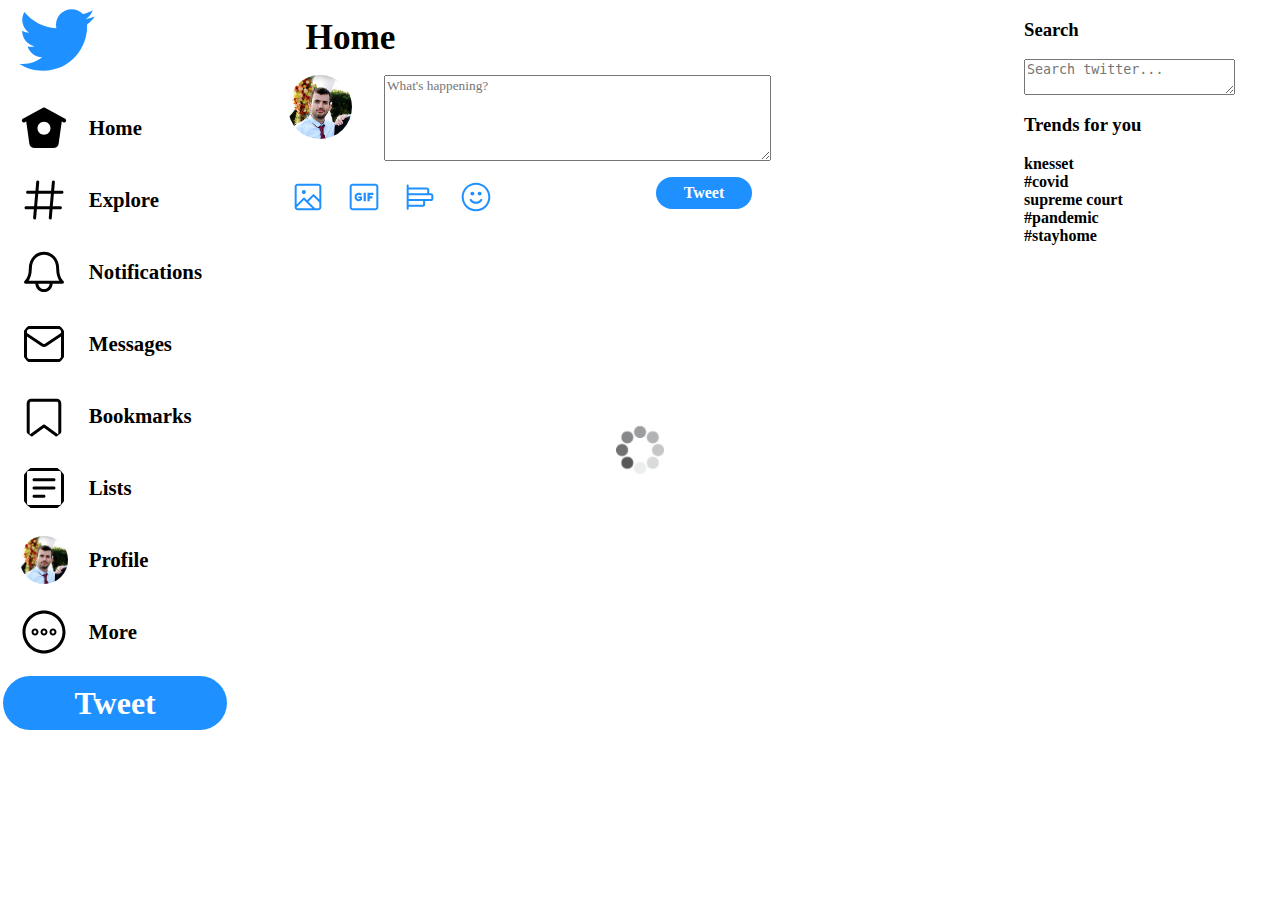
==== commit 71dfdba0: "Search Finished" ====
--- a/twitter/index.html
+++ b/twitter/index.html
@@ -187,6 +187,10 @@
     </div>
 
     <div id="right-menu" class="side-menu">
+        <div class="search">
+            <h3>Search</h3>
+            <textarea class="box" placeholder="Search twitter..."></textarea>
+        </div>
         <div class="trends">
             <h3>Trends for you</h3>
             <div class="trend">knesset</div>
--- a/twitter/stylesheet/style.css
+++ b/twitter/stylesheet/style.css
@@ -243,6 +243,13 @@
   flex-direction: column;
   width: 20%;
 }
+body #right-menu .search {
+  display: flex;
+  flex-direction: column;
+}
+body #right-menu .search .box {
+  width: 80%;
+}
 body #right-menu .trends {
   display: flex;
   flex-direction: column;
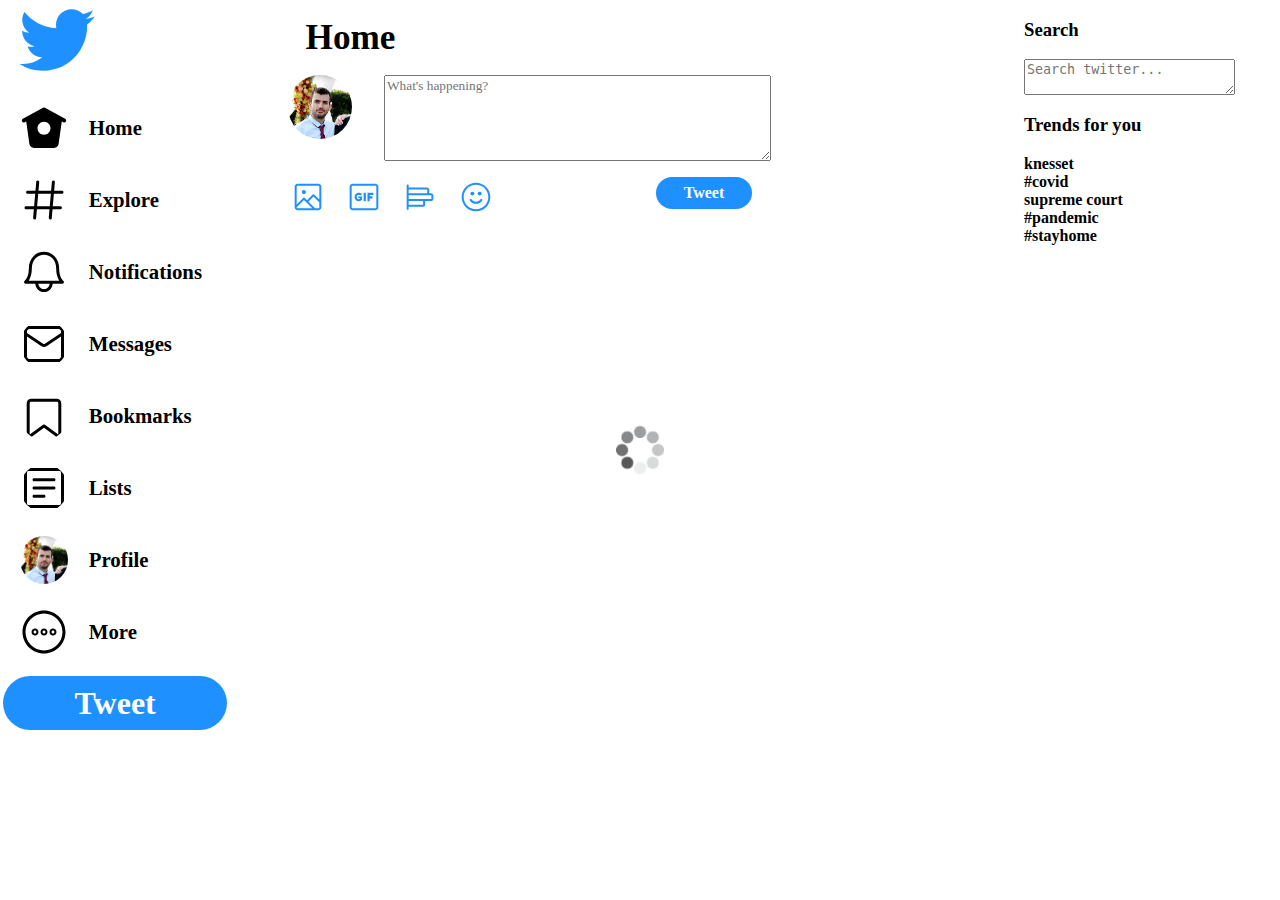
==== commit 922ef80c: "Fix tweet" ====
--- a/twitter/index.html
+++ b/twitter/index.html
@@ -7,7 +7,7 @@
     <meta name="description" content="Twitter">
     <link rel="shortcut icon" type="image/x-icon" href="assets/twitter.ico">
     <link rel="stylesheet" href="stylesheet/style.css">
-    <script src="js/tweet.js"></script>
+    <script src="js/Tweet.js"></script>
     <script src="js/TweetAPI.js"></script>
     <script src="js/main.js"></script>
 </head>
